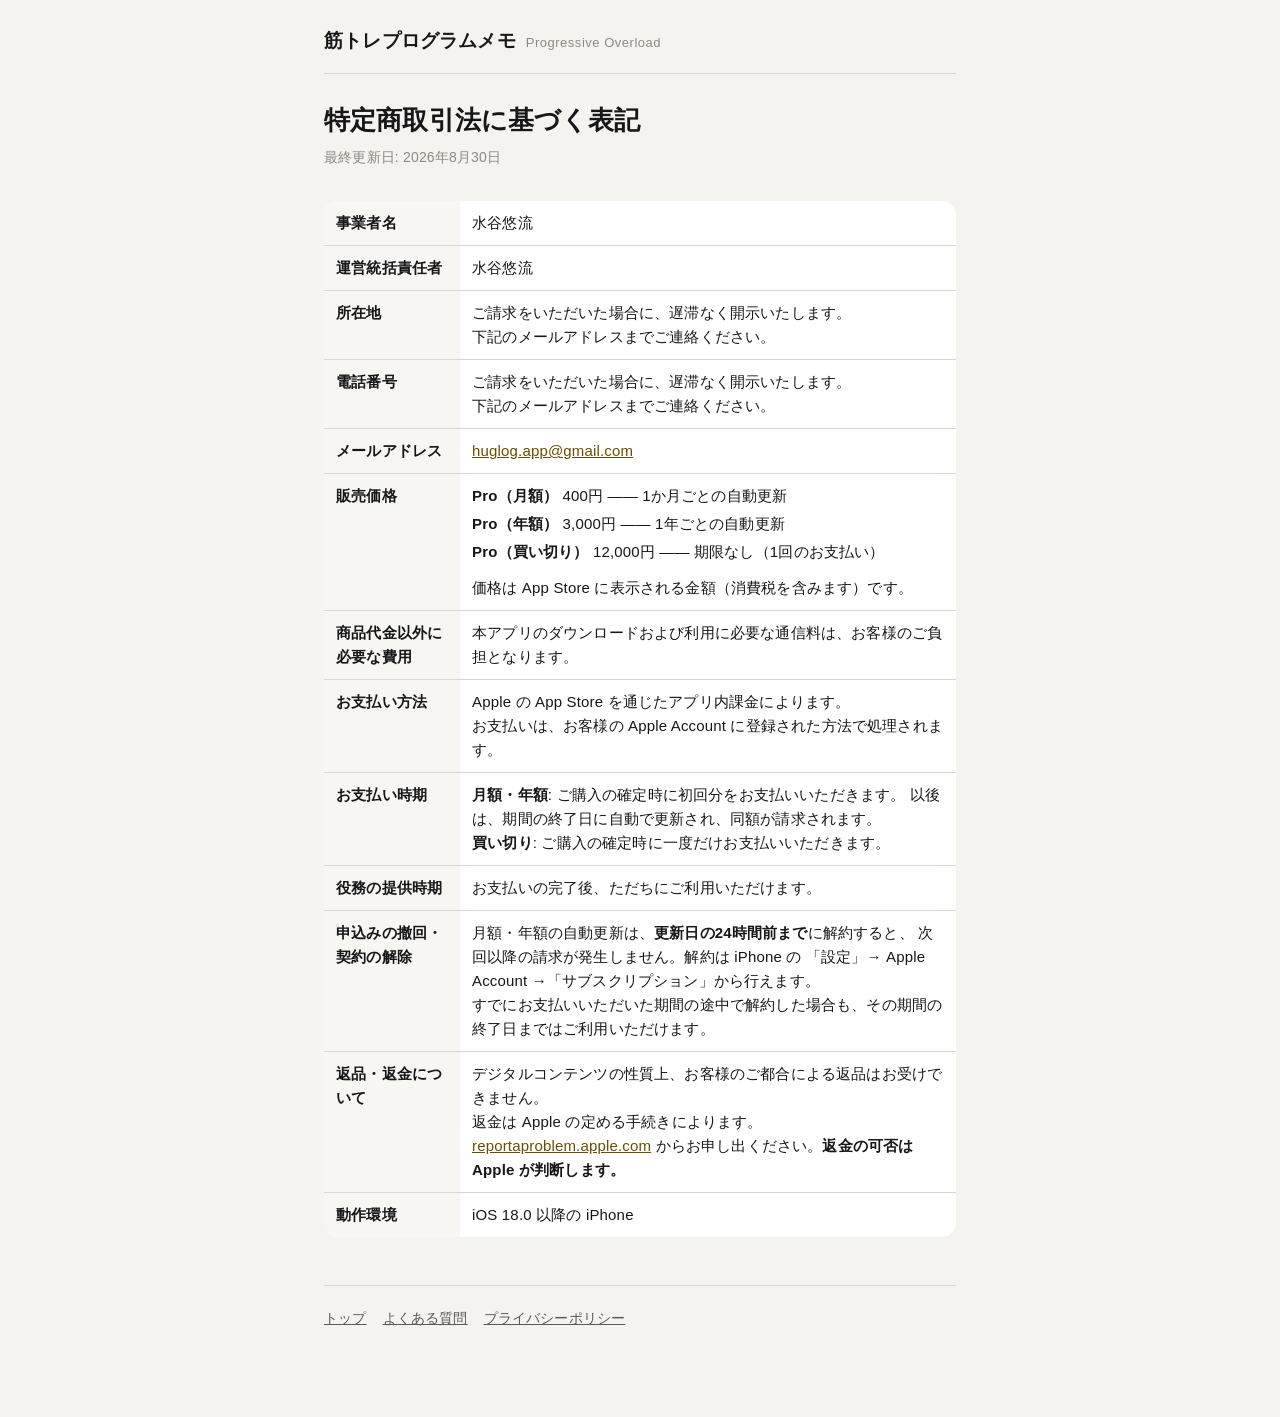
==== commerce/index.html @ e044e0a4 "筋トレプログラムメモ の公開サイトを追加した サポート・プライバシーポリシー・特定商取引法に基づく表記・よくある質問の4ページ。 App Store Connect が必須とする Support UR" ====
<!DOCTYPE html>
<html lang="ja">
<head>
<meta charset="utf-8">
<meta name="viewport" content="width=device-width, initial-scale=1">
<title>特定商取引法に基づく表記 — 筋トレプログラムメモ</title>
<link rel="stylesheet" href="../assets/style.css">
</head>
<body>
<div class="wrap">

<header class="site">
  <a class="name" href="../">筋トレプログラムメモ</a>
  <span class="en">Progressive Overload</span>
</header>

<h1>特定商取引法に基づく表記</h1>
<p class="updated">最終更新日: 2026年8月30日</p>

<div class="scroll">
<table class="rows">
  <tbody>
    <tr>
      <th>事業者名</th>
      <td>水谷悠流</td>
    </tr>
    <tr>
      <th>運営統括責任者</th>
      <td>水谷悠流</td>
    </tr>
    <tr>
      <th>所在地</th>
      <td>ご請求をいただいた場合に、遅滞なく開示いたします。<br>
          下記のメールアドレスまでご連絡ください。</td>
    </tr>
    <tr>
      <th>電話番号</th>
      <td>ご請求をいただいた場合に、遅滞なく開示いたします。<br>
          下記のメールアドレスまでご連絡ください。</td>
    </tr>
    <tr>
      <th>メールアドレス</th>
      <td><a href="mailto:huglog.app@gmail.com">huglog.app@gmail.com</a></td>
    </tr>
    <tr>
      <th>販売価格</th>
      <td>
        <ul class="prices">
          <li><b>Pro（月額）</b> 400円 —— 1か月ごとの自動更新</li>
          <li><b>Pro（年額）</b> 3,000円 —— 1年ごとの自動更新</li>
          <li><b>Pro（買い切り）</b> 12,000円 —— 期限なし（1回のお支払い）</li>
        </ul>
        価格は App Store に表示される金額（消費税を含みます）です。
      </td>
    </tr>
    <tr>
      <th>商品代金以外に<br>必要な費用</th>
      <td>本アプリのダウンロードおよび利用に必要な通信料は、お客様のご負担となります。</td>
    </tr>
    <tr>
      <th>お支払い方法</th>
      <td>Apple の App Store を通じたアプリ内課金によります。<br>
          お支払いは、お客様の Apple Account に登録された方法で処理されます。</td>
    </tr>
    <tr>
      <th>お支払い時期</th>
      <td>
        <strong>月額・年額</strong>: ご購入の確定時に初回分をお支払いいただきます。
        以後は、期間の終了日に自動で更新され、同額が請求されます。<br>
        <strong>買い切り</strong>: ご購入の確定時に一度だけお支払いいただきます。
      </td>
    </tr>
    <tr>
      <th>役務の提供時期</th>
      <td>お支払いの完了後、ただちにご利用いただけます。</td>
    </tr>
    <tr>
      <th>申込みの撤回・<br>契約の解除</th>
      <td>
        月額・年額の自動更新は、<strong>更新日の24時間前まで</strong>に解約すると、
        次回以降の請求が発生しません。解約は iPhone の
        「設定」→ Apple Account →「サブスクリプション」から行えます。<br>
        すでにお支払いいただいた期間の途中で解約した場合も、その期間の終了日まではご利用いただけます。
      </td>
    </tr>
    <tr>
      <th>返品・返金について</th>
      <td>
        デジタルコンテンツの性質上、お客様のご都合による返品はお受けできません。<br>
        返金は Apple の定める手続きによります。
        <a href="https://reportaproblem.apple.com/">reportaproblem.apple.com</a>
        からお申し出ください。<strong>返金の可否は Apple が判断します。</strong>
      </td>
    </tr>
    <tr>
      <th>動作環境</th>
      <td>iOS 18.0 以降の iPhone</td>
    </tr>
  </tbody>
</table>
</div>

<footer class="site">
  <ul>
    <li><a href="../">トップ</a></li>
    <li><a href="../faq/">よくある質問</a></li>
    <li><a href="../privacy/">プライバシーポリシー</a></li>
  </ul>
</footer>

</div>
</body>
</html>
---- assets/style.css ----
/* 筋トレプログラムメモ 公開サイト（LG-5）
 *
 * 色はアプリの Design/Tokens.swift から取った同じ値。
 * ホーム画面のアプリからそのまま飛んでくるので、地の色が変わらないようにする。
 *
 * LG-4 の内容要件:「日本語・平易・拡大縮小なしで読める文字サイズ」。
 * したがって本文は 17px（iOS の既定の本文と同じ）を下回らない。
 */

:root {
  --canvas: #F4F3EF;
  --surface: #FFFFFF;
  --surface2: #F7F6F2;
  --ink1: #17171A;
  --ink2: #5A5955;
  --ink3: #8B8A84;
  --accent: #F2C230;
  --accent-ink: #6B4E00;
  --line: #D9D7D0;
  --radius: 14px;
}

@media (prefers-color-scheme: dark) {
  :root:not([data-theme="light"]) {
    --canvas: #0B0C0F;
    --surface: #191B20;
    --surface2: #212429;
    --ink1: #F5F6F8;
    --ink2: #A8ACB4;
    --ink3: #7A7F88;
    --accent: #FFB020;
    --accent-ink: #FFB020;
    --line: #383A40;
  }
}

:root[data-theme="dark"] {
  --canvas: #0B0C0F;
  --surface: #191B20;
  --surface2: #212429;
  --ink1: #F5F6F8;
  --ink2: #A8ACB4;
  --ink3: #7A7F88;
  --accent: #FFB020;
  --accent-ink: #FFB020;
  --line: #383A40;
}

* { box-sizing: border-box; }

html { -webkit-text-size-adjust: 100%; }

body {
  margin: 0;
  background: var(--canvas);
  color: var(--ink1);
  font-family: -apple-system, BlinkMacSystemFont, "Hiragino Sans", "Noto Sans JP",
               "Yu Gothic", Meiryo, sans-serif;
  font-size: 17px;
  line-height: 1.75;
  letter-spacing: 0.01em;
}

.wrap {
  max-width: 42rem;
  margin: 0 auto;
  padding: 24px 20px 64px;
}

/* ── ヘッダ ───────────────────────────────────────── */

header.site {
  display: flex;
  align-items: baseline;
  gap: 10px;
  flex-wrap: wrap;
  padding-bottom: 16px;
  border-bottom: 1px solid var(--line);
  margin-bottom: 28px;
}

header.site a.name {
  font-size: 19px;
  font-weight: 700;
  color: var(--ink1);
  text-decoration: none;
}

header.site .en {
  font-size: 13px;
  color: var(--ink3);
  letter-spacing: 0.04em;
}

/* ── 見出し ───────────────────────────────────────── */

h1 {
  font-size: 26px;
  line-height: 1.4;
  margin: 0 0 6px;
  letter-spacing: 0.005em;
}

.updated {
  font-size: 14px;
  color: var(--ink3);
  margin: 0 0 32px;
}

h2 {
  font-size: 19px;
  margin: 40px 0 12px;
  padding-top: 20px;
  border-top: 1px solid var(--line);
  line-height: 1.5;
}

h2:first-of-type { border-top: none; padding-top: 0; }

h3 {
  font-size: 17px;
  margin: 28px 0 8px;
}

p { margin: 0 0 16px; }

ul, ol { margin: 0 0 16px; padding-left: 1.4em; }
li { margin-bottom: 6px; }

a { color: var(--accent-ink); }

strong { font-weight: 700; }

/* ── 表 ───────────────────────────────────────────── */

.scroll {
  overflow-x: auto;
  -webkit-overflow-scrolling: touch;
  margin: 0 0 20px;
}

table {
  border-collapse: collapse;
  width: 100%;
  table-layout: fixed;
  font-size: 15px;
  line-height: 1.6;
  background: var(--surface);
  border-radius: var(--radius);
  overflow: hidden;
}

th, td {
  text-align: left;
  vertical-align: top;
  padding: 10px 12px;
  border-bottom: 1px solid var(--line);
}

th {
  background: var(--surface2);
  font-weight: 700;
}

thead th { white-space: nowrap; }

/* 行見出し（tbody の th）は**必ず折り返す**。
   ここに nowrap を掛けると1列目が伸びきり、右の列が画面外へ押し出される */
tbody th {
  white-space: normal;
  word-break: normal;
  overflow-wrap: anywhere;
}

td { overflow-wrap: anywhere; }

tbody tr:last-child th,
tbody tr:last-child td { border-bottom: none; }

/* 項目名を左に立てる縦表 */
table.rows { table-layout: auto; }
table.rows th { width: 8.5rem; }

.prices { list-style: none; padding: 0; margin: 0 0 12px; }
.prices li { margin-bottom: 4px; }
.prices b { font-weight: 700; }

/* 狭い画面では**段組みをやめて積む**。
   2列のまま詰めると、項目名の列が1文字ずつ折り返して読めなくなる */
@media (max-width: 560px) {
  table.rows,
  table.rows tbody,
  table.rows tr,
  table.rows > tbody > tr > th,
  table.rows > tbody > tr > td { display: block; width: auto; }

  table.rows > tbody > tr { border-bottom: 1px solid var(--line); }
  table.rows > tbody > tr:last-child { border-bottom: none; }

  table.rows > tbody > tr > th {
    background: transparent;
    border-bottom: none;
    padding: 14px 14px 0;
    font-size: 14px;
    color: var(--ink2);
    font-weight: 700;
  }
  table.rows > tbody > tr > th br { display: none; }

  table.rows > tbody > tr > td {
    border-bottom: none;
    padding: 2px 14px 14px;
  }
}

/* ── カード ───────────────────────────────────────── */

.card {
  background: var(--surface);
  border: 1px solid var(--line);
  border-radius: var(--radius);
  padding: 16px 18px;
  margin: 0 0 20px;
}

.card p:last-child { margin-bottom: 0; }

.note {
  font-size: 15px;
  color: var(--ink2);
}

/* ── 索引（トップ） ───────────────────────────────── */

nav.index { display: grid; gap: 10px; margin: 0 0 32px; }

nav.index a {
  display: block;
  background: var(--surface);
  border: 1px solid var(--line);
  border-radius: var(--radius);
  padding: 14px 16px;
  text-decoration: none;
  color: var(--ink1);
}

nav.index a .t { font-weight: 700; }
nav.index a .d { display: block; font-size: 14px; color: var(--ink2); margin-top: 2px; }

/* ── フッタ ───────────────────────────────────────── */

footer.site {
  margin-top: 48px;
  padding-top: 20px;
  border-top: 1px solid var(--line);
  font-size: 14px;
  color: var(--ink3);
}

footer.site a { color: var(--ink2); }
footer.site ul { list-style: none; padding: 0; display: flex; flex-wrap: wrap; gap: 16px; }
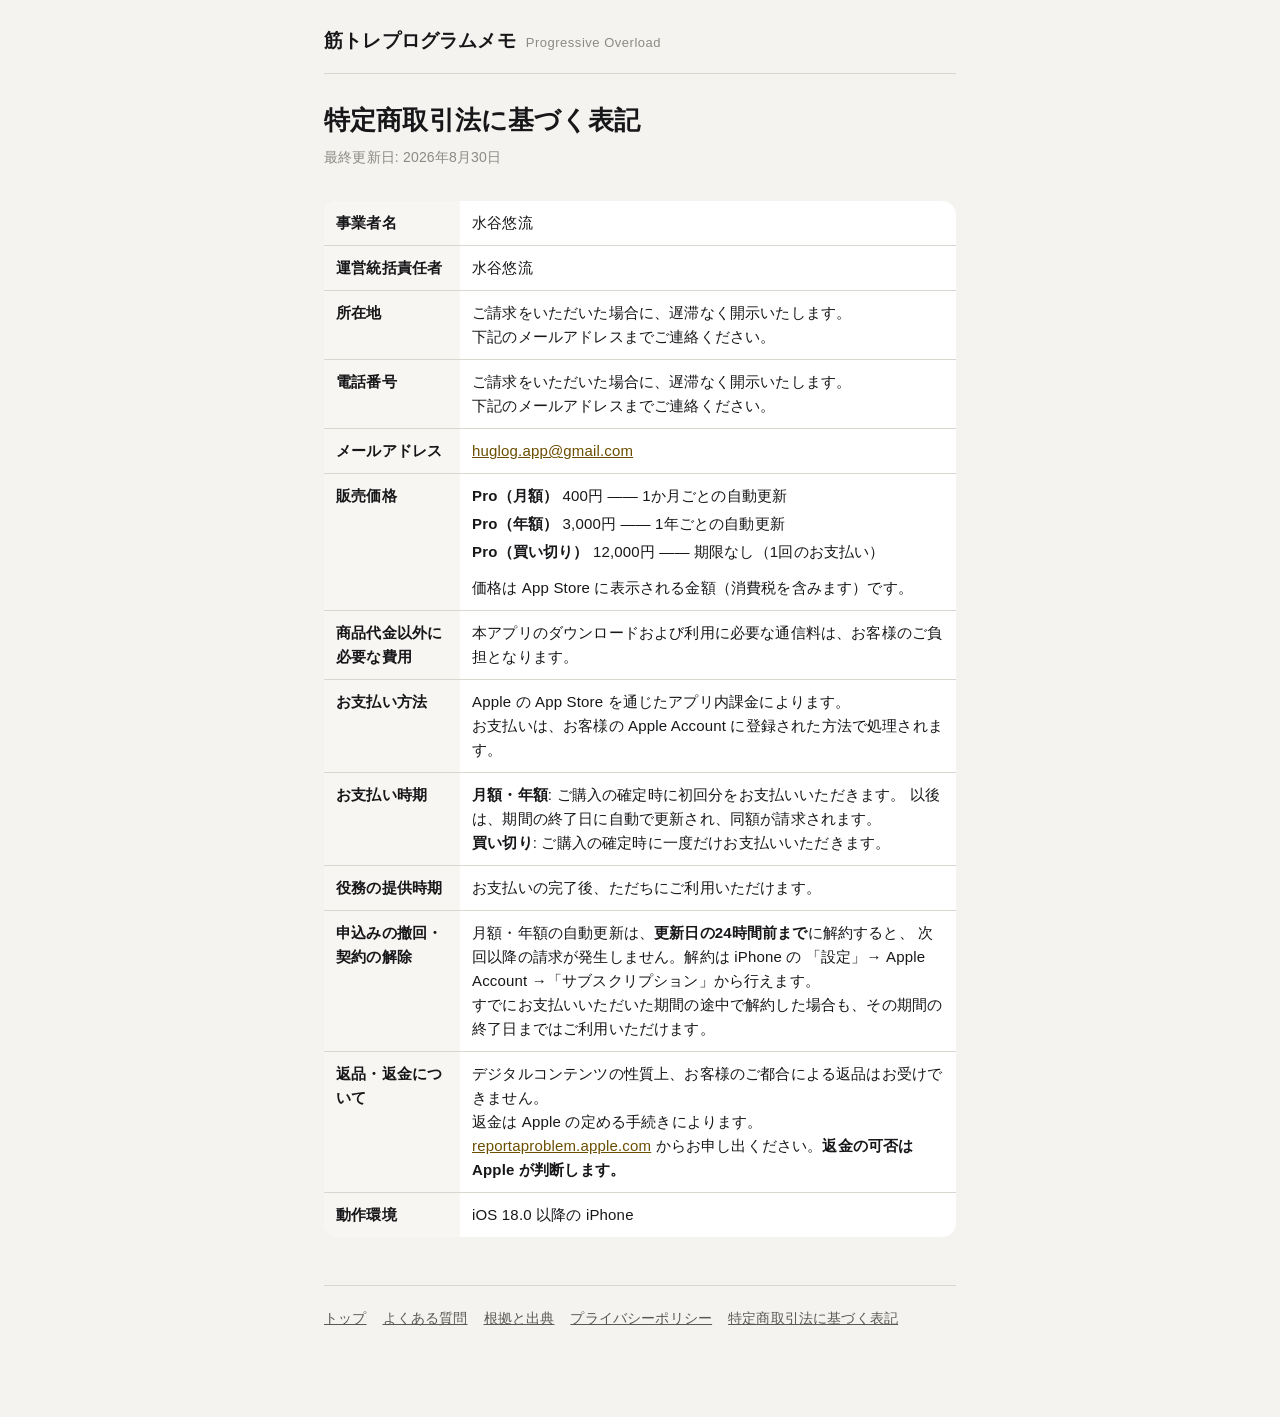
==== commit ba32df61: "根拠と出典の11章・全128割当と各ページの導線を追加" ====
--- a/commerce/index.html
+++ b/commerce/index.html
@@ -104,7 +104,9 @@
   <ul>
     <li><a href="../">トップ</a></li>
     <li><a href="../faq/">よくある質問</a></li>
+    <li><a href="../evidence/">根拠と出典</a></li>
     <li><a href="../privacy/">プライバシーポリシー</a></li>
+    <li><a href="../commerce/">特定商取引法に基づく表記</a></li>
   </ul>
 </footer>
 
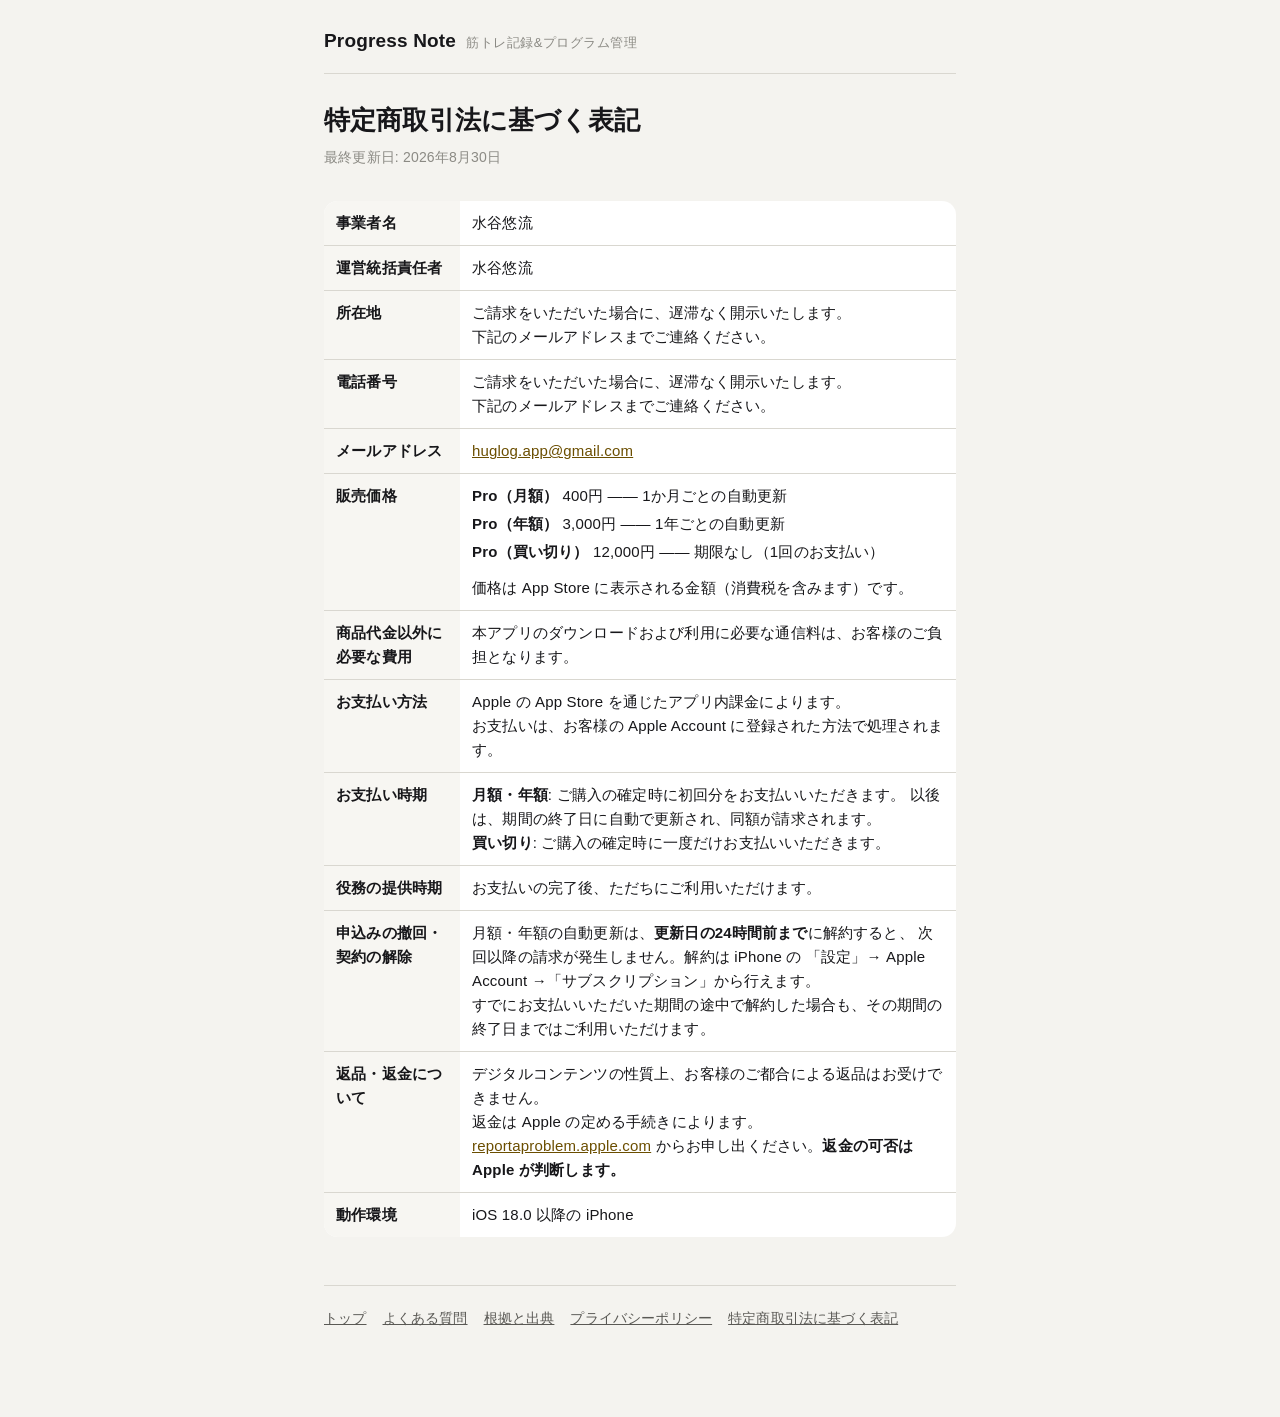
==== commit ca9f2e32: "アプリ名を Progress Note に変更（5ページの表記・タイトル・プライバシーポリシーの名称） ストア名「Progress Note - 筋トレ記録&プログラム管理」への改名に合わせ、 トップ" ====
--- a/commerce/index.html
+++ b/commerce/index.html
@@ -3,15 +3,15 @@
 <head>
 <meta charset="utf-8">
 <meta name="viewport" content="width=device-width, initial-scale=1">
-<title>特定商取引法に基づく表記 — 筋トレプログラムメモ</title>
+<title>特定商取引法に基づく表記 — Progress Note</title>
 <link rel="stylesheet" href="../assets/style.css">
 </head>
 <body>
 <div class="wrap">
 
 <header class="site">
-  <a class="name" href="../">筋トレプログラムメモ</a>
-  <span class="en">Progressive Overload</span>
+  <a class="name" href="../">Progress Note</a>
+  <span class="en">筋トレ記録&amp;プログラム管理</span>
 </header>
 
 <h1>特定商取引法に基づく表記</h1>
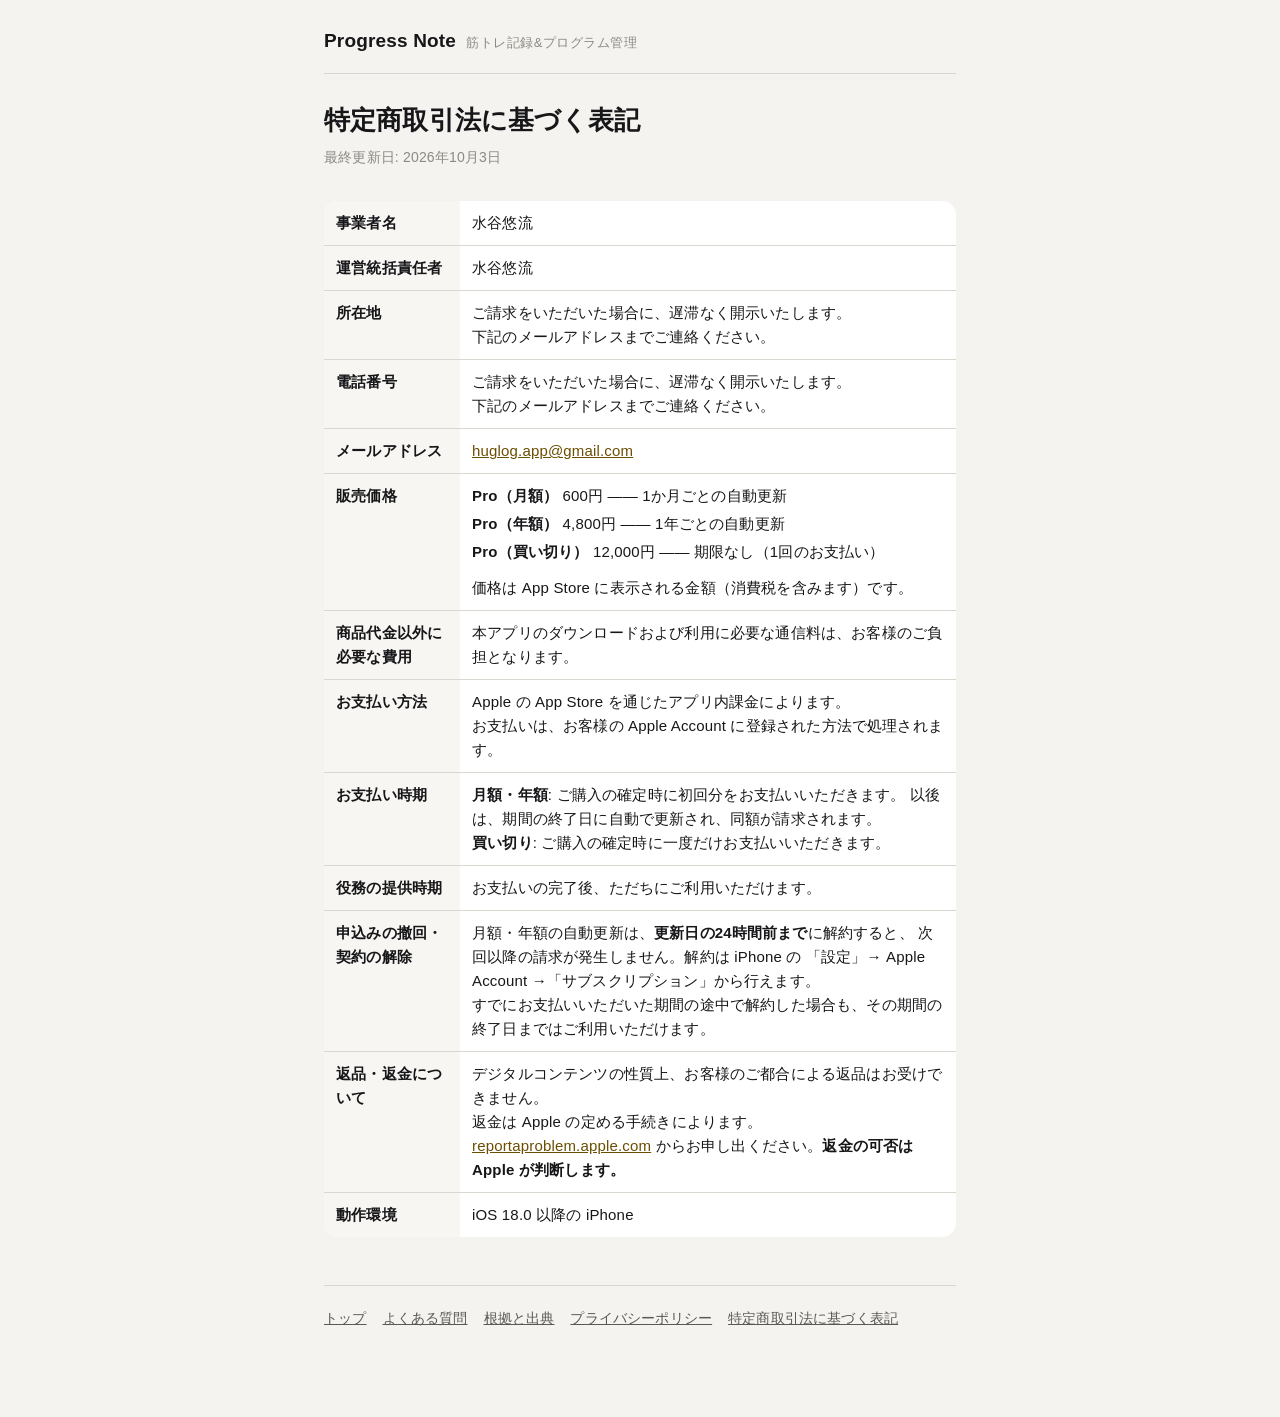
==== commit d1242865: "Update Pro pricing to JPY 600 monthly and 4800 annually" ====
--- a/commerce/index.html
+++ b/commerce/index.html
@@ -15,7 +15,7 @@
 </header>
 
 <h1>特定商取引法に基づく表記</h1>
-<p class="updated">最終更新日: 2026年8月30日</p>
+<p class="updated">最終更新日: 2026年10月3日</p>
 
 <div class="scroll">
 <table class="rows">
@@ -46,8 +46,8 @@
       <th>販売価格</th>
       <td>
         <ul class="prices">
-          <li><b>Pro（月額）</b> 400円 —— 1か月ごとの自動更新</li>
-          <li><b>Pro（年額）</b> 3,000円 —— 1年ごとの自動更新</li>
+          <li><b>Pro（月額）</b> 600円 —— 1か月ごとの自動更新</li>
+          <li><b>Pro（年額）</b> 4,800円 —— 1年ごとの自動更新</li>
           <li><b>Pro（買い切り）</b> 12,000円 —— 期限なし（1回のお支払い）</li>
         </ul>
         価格は App Store に表示される金額（消費税を含みます）です。
--- a/assets/style.css
+++ b/assets/style.css
@@ -1,4 +1,4 @@
-/* 筋トレプログラムメモ 公開サイト（LG-5）
+/* Progress Note 公開サイト（LG-5）
  *
  * 色はアプリの Design/Tokens.swift から取った同じ値。
  * ホーム画面のアプリからそのまま飛んでくるので、地の色が変わらないようにする。
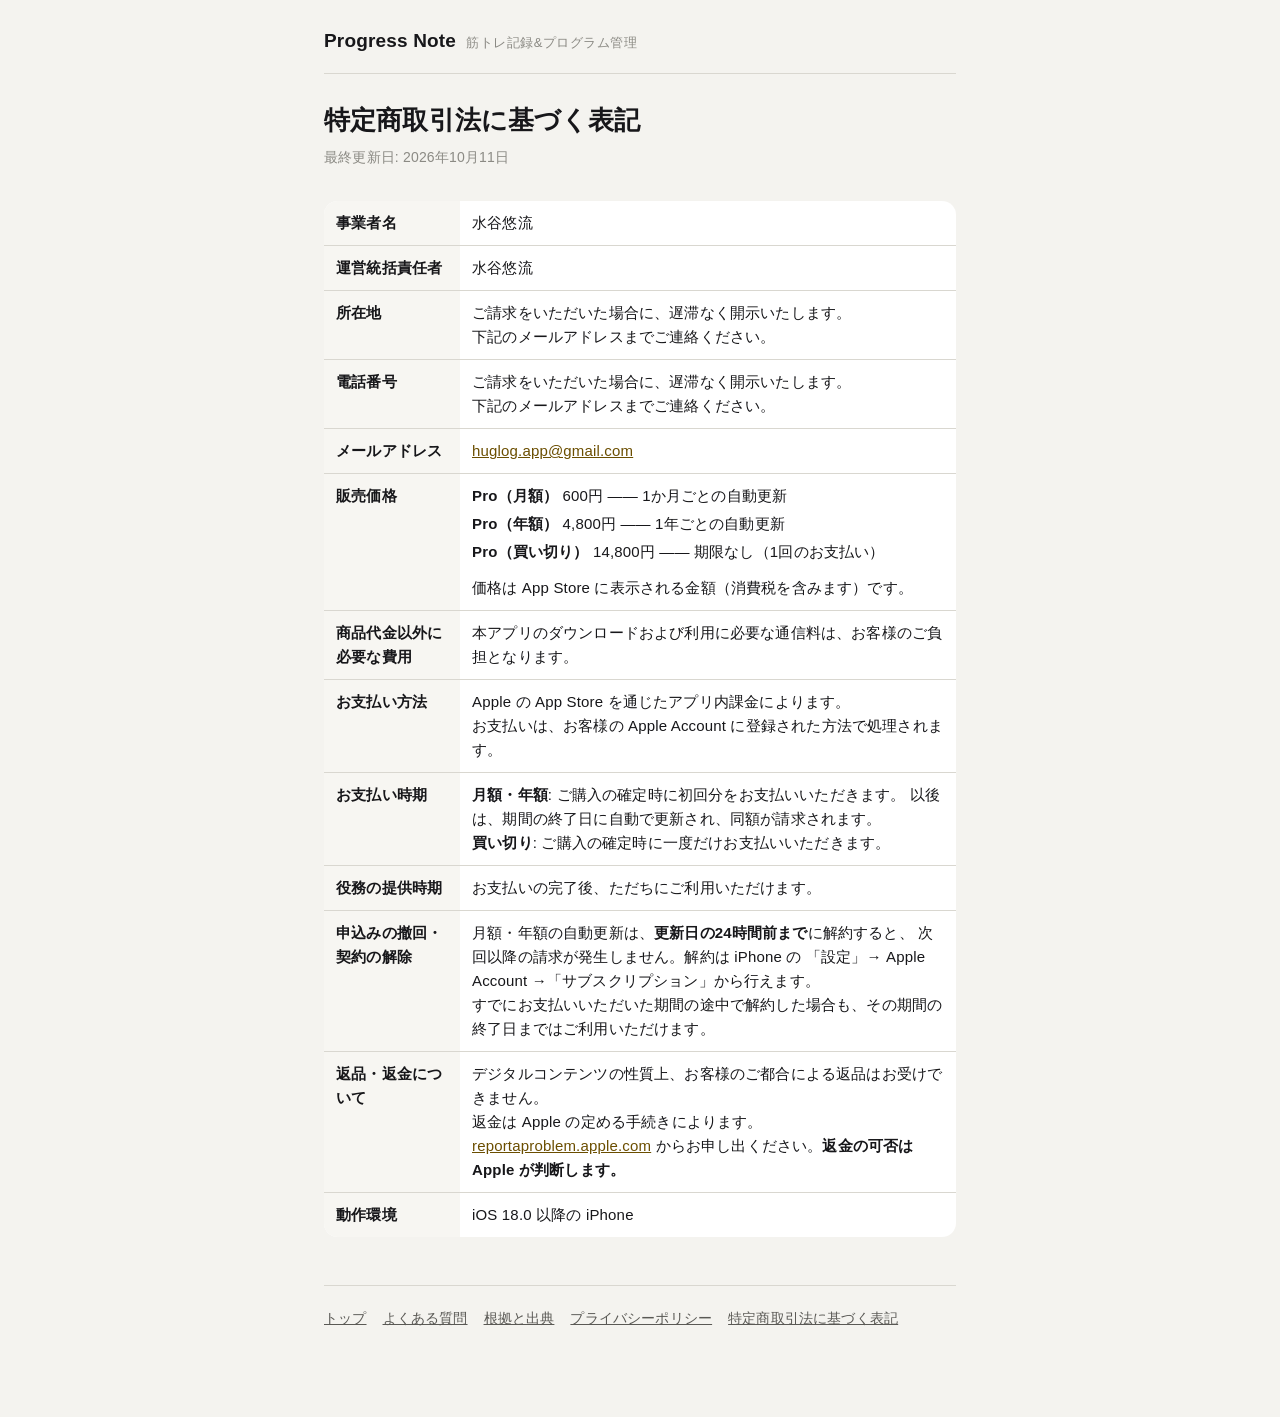
==== commit e07e0acf: "Update Pro lifetime price to JPY 14,800" ====
--- a/commerce/index.html
+++ b/commerce/index.html
@@ -15,7 +15,7 @@
 </header>
 
 <h1>特定商取引法に基づく表記</h1>
-<p class="updated">最終更新日: 2026年10月3日</p>
+<p class="updated">最終更新日: 2026年10月11日</p>
 
 <div class="scroll">
 <table class="rows">
@@ -48,7 +48,7 @@
         <ul class="prices">
           <li><b>Pro（月額）</b> 600円 —— 1か月ごとの自動更新</li>
           <li><b>Pro（年額）</b> 4,800円 —— 1年ごとの自動更新</li>
-          <li><b>Pro（買い切り）</b> 12,000円 —— 期限なし（1回のお支払い）</li>
+          <li><b>Pro（買い切り）</b> 14,800円 —— 期限なし（1回のお支払い）</li>
         </ul>
         価格は App Store に表示される金額（消費税を含みます）です。
       </td>
